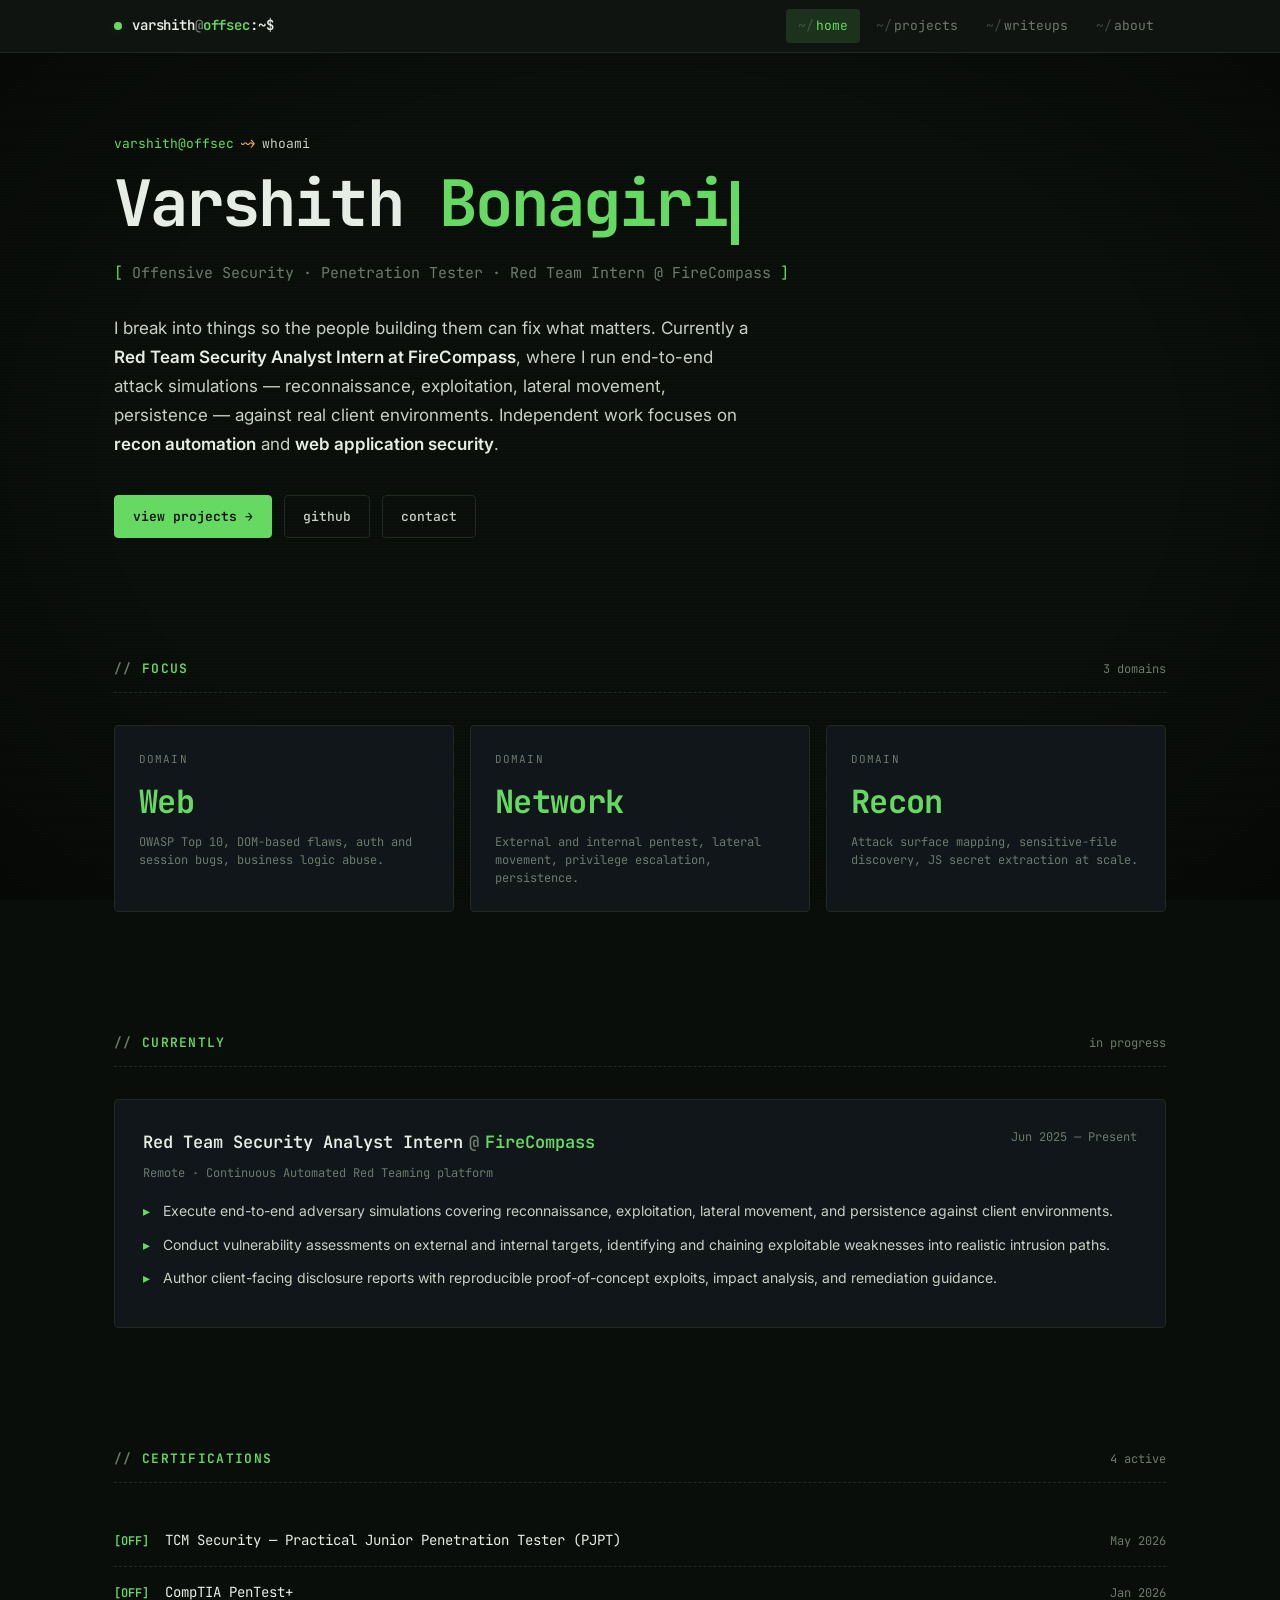
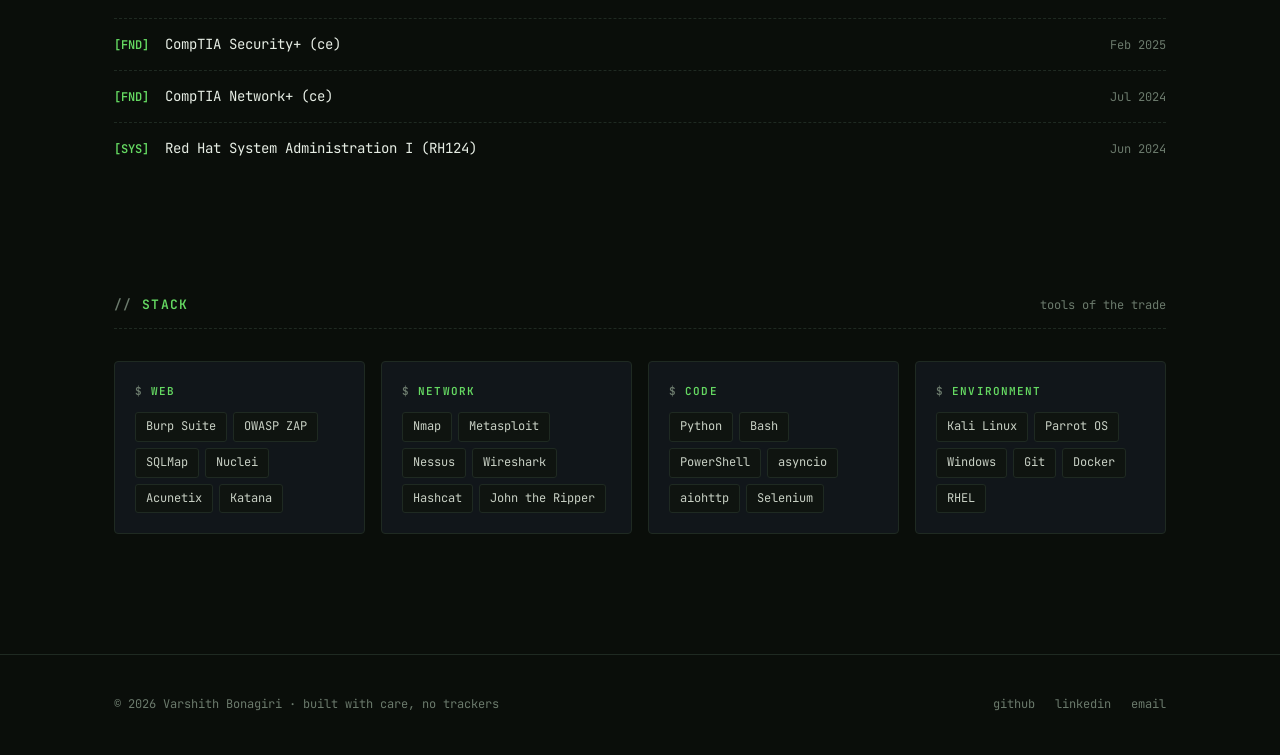
==== index.html @ dd5ee474 "initial portfolio" ====
<!DOCTYPE html>
<html lang="en">
<head>
  <meta charset="UTF-8">
  <meta name="viewport" content="width=device-width, initial-scale=1.0">
  <title>Varshith Bonagiri — Offensive Security</title>
  <meta name="description" content="Varshith Bonagiri — Penetration tester and offensive security engineer. Red team intern at FireCompass. Author of Mega-Finder.">
  <meta name="theme-color" content="#0a0e0a">
  <link rel="preconnect" href="https://fonts.googleapis.com">
  <link rel="preconnect" href="https://fonts.gstatic.com" crossorigin>
  <link rel="stylesheet" href="assets/style.css">
  <link rel="icon" type="image/svg+xml" href="data:image/svg+xml,%3Csvg xmlns='http://www.w3.org/2000/svg' viewBox='0 0 32 32'%3E%3Crect width='32' height='32' fill='%230a0e0a'/%3E%3Ctext x='16' y='22' font-family='monospace' font-weight='700' font-size='18' fill='%2365d962' text-anchor='middle'%3E%26gt;_%3C/text%3E%3C/svg%3E">
</head>
<body>

<!-- ============== TOP NAV ============== -->
<header class="topbar">
  <div class="topbar-inner">
    <a class="brand" href="index.html">
      <span class="brand-dot"></span>
      <span class="brand-name">varshith<span class="at">@</span><span class="host">offsec</span>:~$</span>
    </a>
    <nav class="nav">
      <a href="index.html" class="active">home</a>
      <a href="projects.html">projects</a>
      <a href="writeups.html">writeups</a>
      <a href="about.html">about</a>
    </nav>
  </div>
</header>

<main class="container">

  <!-- ============== HERO ============== -->
  <section class="hero">
    <div class="prompt-line">
      <span class="user">varshith@offsec</span>
      <span class="arrow">~&gt;</span>
      <span class="cmd">whoami</span>
    </div>
    <h1>Varshith <span class="accent">Bonagiri</span><span class="cursor"></span></h1>
    <div class="hero-role">
      <span class="bracket">[</span> Offensive Security &middot; Penetration Tester &middot; Red Team Intern @ FireCompass <span class="bracket">]</span>
    </div>
    <p class="hero-description">
      I break into things so the people building them can fix what matters. Currently a <strong>Red Team Security Analyst Intern at FireCompass</strong>, where I run end-to-end attack simulations &mdash; reconnaissance, exploitation, lateral movement, persistence &mdash; against real client environments.
      Independent work focuses on <strong>recon automation</strong> and <strong>web application security</strong>.
    </p>
    <div class="hero-cta">
      <a href="projects.html" class="btn primary">view projects <span class="arrow-right">→</span></a>
      <a href="https://github.com/Varshith9030" class="btn" target="_blank" rel="noopener">github</a>
      <a href="mailto:bonagirivarshith@gmail.com" class="btn">contact</a>
    </div>
  </section>

  <!-- ============== HIGHLIGHTS ============== -->
  <section>
    <div class="section-header">
      <span class="section-title">focus</span>
      <span class="section-meta">3 domains</span>
    </div>
    <div class="grid-3">
      <div class="card">
        <div class="card-label">Domain</div>
        <div class="card-value">Web</div>
        <div class="card-detail">OWASP Top 10, DOM-based flaws, auth and session bugs, business logic abuse.</div>
      </div>
      <div class="card">
        <div class="card-label">Domain</div>
        <div class="card-value">Network</div>
        <div class="card-detail">External and internal pentest, lateral movement, privilege escalation, persistence.</div>
      </div>
      <div class="card">
        <div class="card-label">Domain</div>
        <div class="card-value">Recon</div>
        <div class="card-detail">Attack surface mapping, sensitive-file discovery, JS secret extraction at scale.</div>
      </div>
    </div>
  </section>

  <!-- ============== CURRENT EXPERIENCE ============== -->
  <section>
    <div class="section-header">
      <span class="section-title">currently</span>
      <span class="section-meta">in progress</span>
    </div>
    <div class="experience-block">
      <div class="exp-header">
        <h3 class="exp-role">Red Team Security Analyst Intern<span class="at">@</span><span class="company">FireCompass</span></h3>
        <span class="exp-period">Jun 2025 — Present</span>
      </div>
      <div class="exp-location">Remote &middot; Continuous Automated Red Teaming platform</div>
      <ul class="exp-list">
        <li>Execute end-to-end adversary simulations covering reconnaissance, exploitation, lateral movement, and persistence against client environments.</li>
        <li>Conduct vulnerability assessments on external and internal targets, identifying and chaining exploitable weaknesses into realistic intrusion paths.</li>
        <li>Author client-facing disclosure reports with reproducible proof-of-concept exploits, impact analysis, and remediation guidance.</li>
      </ul>
    </div>
  </section>

  <!-- ============== CERTIFICATIONS ============== -->
  <section>
    <div class="section-header">
      <span class="section-title">certifications</span>
      <span class="section-meta">4 active</span>
    </div>
    <ul class="cert-list">
      <li class="cert-item">
        <span class="cert-marker">[OFF]</span>
        <span class="cert-name">TCM Security &mdash; Practical Junior Penetration Tester (PJPT)</span>
        <span class="cert-date">May 2026</span>
      </li>
      <li class="cert-item">
        <span class="cert-marker">[OFF]</span>
        <span class="cert-name">CompTIA PenTest+</span>
        <span class="cert-date">Jan 2026</span>
      </li>
      <li class="cert-item">
        <span class="cert-marker">[FND]</span>
        <span class="cert-name">CompTIA Security+ (ce)</span>
        <span class="cert-date">Feb 2025</span>
      </li>
      <li class="cert-item">
        <span class="cert-marker">[FND]</span>
        <span class="cert-name">CompTIA Network+ (ce)</span>
        <span class="cert-date">Jul 2024</span>
      </li>
      <li class="cert-item">
        <span class="cert-marker">[SYS]</span>
        <span class="cert-name">Red Hat System Administration I (RH124)</span>
        <span class="cert-date">Jun 2024</span>
      </li>
    </ul>
  </section>

  <!-- ============== STACK ============== -->
  <section>
    <div class="section-header">
      <span class="section-title">stack</span>
      <span class="section-meta">tools of the trade</span>
    </div>
    <div class="stack">
      <div class="stack-group">
        <h3>web</h3>
        <ul class="stack-list">
          <li>Burp Suite</li><li>OWASP ZAP</li><li>SQLMap</li><li>Nuclei</li><li>Acunetix</li><li>Katana</li>
        </ul>
      </div>
      <div class="stack-group">
        <h3>network</h3>
        <ul class="stack-list">
          <li>Nmap</li><li>Metasploit</li><li>Nessus</li><li>Wireshark</li><li>Hashcat</li><li>John the Ripper</li>
        </ul>
      </div>
      <div class="stack-group">
        <h3>code</h3>
        <ul class="stack-list">
          <li>Python</li><li>Bash</li><li>PowerShell</li><li>asyncio</li><li>aiohttp</li><li>Selenium</li>
        </ul>
      </div>
      <div class="stack-group">
        <h3>environment</h3>
        <ul class="stack-list">
          <li>Kali Linux</li><li>Parrot OS</li><li>Windows</li><li>Git</li><li>Docker</li><li>RHEL</li>
        </ul>
      </div>
    </div>
  </section>

</main>

<!-- ============== FOOTER ============== -->
<footer>
  <div class="footer-inner">
    <span>&copy; 2026 Varshith Bonagiri &middot; built with care, no trackers</span>
    <div class="footer-links">
      <a href="https://github.com/Varshith9030" target="_blank" rel="noopener">github</a>
      <a href="https://www.linkedin.com/in/varshithbonagiri/" target="_blank" rel="noopener">linkedin</a>
      <a href="mailto:bonagirivarshith@gmail.com">email</a>
    </div>
  </div>
</footer>

</body>
</html>
---- assets/style.css ----
/* ============================================================
   varshith.tech — portfolio styles
   terminal/hacker aesthetic, but refined
   ============================================================ */

@import url('https://fonts.googleapis.com/css2?family=JetBrains+Mono:wght@300;400;500;600;700;800&family=Inter:wght@400;500;600;700&display=swap');

:root {
  /* palette: muted phosphor green on near-black, with strategic accents */
  --bg: #0a0e0a;
  --bg-elevated: #0f1410;
  --bg-card: #11161a;
  --border: #1f2a22;
  --border-hover: #2d4a32;

  --text: #c8d0c4;
  --text-dim: #6b7a6c;
  --text-bright: #e6ede4;

  --accent: #65d962;       /* phosphor green */
  --accent-dim: #3a8a3a;
  --accent-glow: rgba(101, 217, 98, 0.15);
  --amber: #ffb454;        /* secondary accent for warnings/highlights */
  --red: #ff6b6b;          /* for "vulnerability" semantic */
  --cyan: #5fb3d4;         /* for tags/meta */

  --font-mono: 'JetBrains Mono', 'Fira Code', 'SF Mono', Consolas, monospace;
  --font-sans: 'Inter', system-ui, sans-serif;

  --content-width: 1100px;
  --radius: 4px;
}

* { box-sizing: border-box; margin: 0; padding: 0; }

html {
  scroll-behavior: smooth;
  background: var(--bg);
}

body {
  font-family: var(--font-mono);
  background: var(--bg);
  color: var(--text);
  font-size: 14px;
  line-height: 1.65;
  min-height: 100vh;
  overflow-x: hidden;
  position: relative;
}

/* subtle scanline atmosphere — barely visible, sets the tone */
body::before {
  content: '';
  position: fixed;
  inset: 0;
  background-image: repeating-linear-gradient(
    0deg,
    rgba(101, 217, 98, 0.02) 0px,
    rgba(101, 217, 98, 0.02) 1px,
    transparent 1px,
    transparent 3px
  );
  pointer-events: none;
  z-index: 1;
}

/* soft vignette */
body::after {
  content: '';
  position: fixed;
  inset: 0;
  background: radial-gradient(
    ellipse at center,
    transparent 0%,
    transparent 60%,
    rgba(0, 0, 0, 0.4) 100%
  );
  pointer-events: none;
  z-index: 1;
}

::selection {
  background: var(--accent);
  color: var(--bg);
}

/* ============================================================
   layout primitives
   ============================================================ */

.container {
  max-width: var(--content-width);
  margin: 0 auto;
  padding: 0 24px;
  position: relative;
  z-index: 2;
}

/* ============================================================
   top nav — terminal tab bar style
   ============================================================ */

.topbar {
  border-bottom: 1px solid var(--border);
  background: var(--bg-elevated);
  position: sticky;
  top: 0;
  z-index: 100;
  backdrop-filter: blur(8px);
  -webkit-backdrop-filter: blur(8px);
}

.topbar-inner {
  max-width: var(--content-width);
  margin: 0 auto;
  padding: 0 24px;
  display: flex;
  align-items: center;
  justify-content: space-between;
  height: 52px;
  gap: 32px;
}

.brand {
  display: flex;
  align-items: center;
  gap: 10px;
  text-decoration: none;
  color: var(--text-bright);
  font-weight: 600;
  letter-spacing: -0.01em;
}

.brand-dot {
  width: 8px;
  height: 8px;
  background: var(--accent);
  border-radius: 50%;
  box-shadow: 0 0 8px var(--accent-glow);
  animation: pulse 2.4s ease-in-out infinite;
}

@keyframes pulse {
  0%, 100% { opacity: 1; box-shadow: 0 0 8px var(--accent-glow); }
  50% { opacity: 0.5; box-shadow: 0 0 4px var(--accent-glow); }
}

.brand-name { font-family: var(--font-mono); font-size: 14px; }
.brand-name .at { color: var(--text-dim); }
.brand-name .host { color: var(--accent); }

.nav {
  display: flex;
  gap: 4px;
  align-items: center;
}

.nav a {
  color: var(--text-dim);
  text-decoration: none;
  font-size: 13px;
  padding: 6px 12px;
  border-radius: var(--radius);
  transition: color 0.15s, background 0.15s;
  font-family: var(--font-mono);
}

.nav a:hover {
  color: var(--text-bright);
  background: rgba(255, 255, 255, 0.03);
}

.nav a.active {
  color: var(--accent);
  background: var(--accent-glow);
}

.nav a::before { content: '~/'; color: var(--text-dim); opacity: 0.5; margin-right: 2px; }

/* ============================================================
   hero (home page)
   ============================================================ */

.hero {
  padding: 80px 0 60px;
  position: relative;
}

.prompt-line {
  color: var(--text-dim);
  font-size: 13px;
  margin-bottom: 8px;
  display: flex;
  align-items: center;
  gap: 6px;
}

.prompt-line .user { color: var(--accent); }
.prompt-line .arrow { color: var(--amber); }
.prompt-line .cmd { color: var(--text); }

.hero h1 {
  font-family: var(--font-mono);
  font-size: clamp(38px, 5.5vw, 64px);
  font-weight: 700;
  letter-spacing: -0.03em;
  color: var(--text-bright);
  margin: 16px 0;
  line-height: 1.05;
}

.hero h1 .accent { color: var(--accent); }

.hero-role {
  font-family: var(--font-mono);
  color: var(--text-dim);
  font-size: 15px;
  margin-bottom: 28px;
}

.hero-role .bracket { color: var(--accent); }

.hero-description {
  font-family: var(--font-sans);
  font-size: 17px;
  line-height: 1.7;
  color: var(--text);
  max-width: 640px;
  margin-bottom: 36px;
}

.hero-description strong {
  color: var(--text-bright);
  font-weight: 600;
}

.hero-cta {
  display: flex;
  gap: 12px;
  flex-wrap: wrap;
}

.btn {
  font-family: var(--font-mono);
  font-size: 13px;
  font-weight: 500;
  padding: 10px 18px;
  border-radius: var(--radius);
  text-decoration: none;
  border: 1px solid var(--border);
  background: transparent;
  color: var(--text);
  transition: all 0.15s ease;
  display: inline-flex;
  align-items: center;
  gap: 8px;
  cursor: pointer;
}

.btn:hover {
  border-color: var(--accent);
  color: var(--accent);
  background: var(--accent-glow);
}

.btn.primary {
  background: var(--accent);
  color: var(--bg);
  border-color: var(--accent);
  font-weight: 600;
}

.btn.primary:hover {
  background: var(--text-bright);
  border-color: var(--text-bright);
  color: var(--bg);
}

.btn .arrow-right { transition: transform 0.15s; }
.btn:hover .arrow-right { transform: translateX(3px); }

/* ============================================================
   sections
   ============================================================ */

section {
  padding: 60px 0;
  position: relative;
}

.section-header {
  display: flex;
  align-items: baseline;
  justify-content: space-between;
  margin-bottom: 32px;
  border-bottom: 1px dashed var(--border);
  padding-bottom: 12px;
}

.section-title {
  font-family: var(--font-mono);
  font-size: 13px;
  color: var(--accent);
  text-transform: uppercase;
  letter-spacing: 0.1em;
  font-weight: 600;
}

.section-title::before {
  content: '// ';
  color: var(--text-dim);
}

.section-meta {
  font-family: var(--font-mono);
  font-size: 12px;
  color: var(--text-dim);
}

/* ============================================================
   highlight cards (used on home for quick-stats / focus areas)
   ============================================================ */

.grid-3 {
  display: grid;
  grid-template-columns: repeat(3, 1fr);
  gap: 16px;
}

@media (max-width: 768px) {
  .grid-3 { grid-template-columns: 1fr; }
}

.card {
  background: var(--bg-card);
  border: 1px solid var(--border);
  border-radius: var(--radius);
  padding: 24px;
  transition: border-color 0.2s, transform 0.2s;
  position: relative;
  overflow: hidden;
}

.card::before {
  content: '';
  position: absolute;
  top: 0; left: 0;
  width: 100%;
  height: 1px;
  background: linear-gradient(90deg, transparent, var(--accent), transparent);
  opacity: 0;
  transition: opacity 0.3s;
}

.card:hover {
  border-color: var(--border-hover);
}

.card:hover::before { opacity: 0.6; }

.card-label {
  font-size: 11px;
  color: var(--text-dim);
  text-transform: uppercase;
  letter-spacing: 0.1em;
  margin-bottom: 8px;
}

.card-value {
  font-family: var(--font-mono);
  font-size: 32px;
  font-weight: 700;
  color: var(--accent);
  margin-bottom: 4px;
  letter-spacing: -0.02em;
}

.card-detail {
  font-size: 12px;
  color: var(--text-dim);
  line-height: 1.5;
}

/* ============================================================
   project list — detailed cards
   ============================================================ */

.project {
  background: var(--bg-card);
  border: 1px solid var(--border);
  border-radius: var(--radius);
  padding: 28px;
  margin-bottom: 20px;
  transition: border-color 0.2s;
  position: relative;
}

.project:hover { border-color: var(--border-hover); }

.project-header {
  display: flex;
  align-items: flex-start;
  justify-content: space-between;
  gap: 24px;
  margin-bottom: 12px;
  flex-wrap: wrap;
}

.project-title {
  font-family: var(--font-mono);
  font-size: 18px;
  color: var(--text-bright);
  font-weight: 600;
  margin: 0;
  letter-spacing: -0.01em;
}

.project-title .slash {
  color: var(--accent);
  margin: 0 6px;
}

.project-meta {
  font-family: var(--font-mono);
  font-size: 12px;
  color: var(--text-dim);
  white-space: nowrap;
}

.project-tags {
  display: flex;
  flex-wrap: wrap;
  gap: 6px;
  margin: 14px 0 16px;
}

.tag {
  font-family: var(--font-mono);
  font-size: 11px;
  color: var(--cyan);
  background: rgba(95, 179, 212, 0.08);
  border: 1px solid rgba(95, 179, 212, 0.2);
  padding: 3px 8px;
  border-radius: 3px;
}

.project-summary {
  font-family: var(--font-sans);
  color: var(--text);
  line-height: 1.65;
  margin-bottom: 16px;
}

.project-detections {
  background: rgba(101, 217, 98, 0.03);
  border-left: 2px solid var(--accent-dim);
  padding: 14px 16px;
  margin: 16px 0;
  font-size: 12px;
  color: var(--text);
}

.project-detections strong {
  color: var(--accent);
  display: block;
  margin-bottom: 6px;
  font-weight: 600;
  text-transform: uppercase;
  letter-spacing: 0.08em;
  font-size: 11px;
}

.project-links {
  display: flex;
  gap: 16px;
  margin-top: 16px;
  padding-top: 16px;
  border-top: 1px dashed var(--border);
}

.project-links a {
  color: var(--text-dim);
  font-size: 12px;
  text-decoration: none;
  display: inline-flex;
  align-items: center;
  gap: 6px;
  transition: color 0.15s;
}

.project-links a:hover { color: var(--accent); }

.project-links a::before {
  content: '→';
  color: var(--accent);
}

/* ============================================================
   skills / stack grid
   ============================================================ */

.stack {
  display: grid;
  grid-template-columns: repeat(auto-fit, minmax(240px, 1fr));
  gap: 16px;
}

.stack-group {
  background: var(--bg-card);
  border: 1px solid var(--border);
  border-radius: var(--radius);
  padding: 20px;
}

.stack-group h3 {
  font-family: var(--font-mono);
  font-size: 11px;
  color: var(--accent);
  text-transform: uppercase;
  letter-spacing: 0.1em;
  margin-bottom: 12px;
  font-weight: 600;
}

.stack-group h3::before {
  content: '$ ';
  color: var(--text-dim);
}

.stack-list {
  list-style: none;
  display: flex;
  flex-wrap: wrap;
  gap: 6px;
}

.stack-list li {
  font-family: var(--font-mono);
  font-size: 12px;
  color: var(--text);
  background: var(--bg-elevated);
  border: 1px solid var(--border);
  padding: 4px 10px;
  border-radius: 3px;
}

/* ============================================================
   certs / timeline
   ============================================================ */

.cert-list {
  list-style: none;
}

.cert-item {
  display: grid;
  grid-template-columns: auto 1fr auto;
  gap: 16px;
  align-items: baseline;
  padding: 14px 0;
  border-bottom: 1px dashed var(--border);
}

.cert-item:last-child { border-bottom: none; }

.cert-marker {
  color: var(--accent);
  font-family: var(--font-mono);
  font-weight: 600;
  font-size: 12px;
}

.cert-name {
  font-family: var(--font-mono);
  color: var(--text-bright);
  font-size: 14px;
}

.cert-date {
  font-family: var(--font-mono);
  color: var(--text-dim);
  font-size: 12px;
  white-space: nowrap;
}

/* ============================================================
   experience block
   ============================================================ */

.experience-block {
  background: var(--bg-card);
  border: 1px solid var(--border);
  border-radius: var(--radius);
  padding: 28px;
}

.exp-header {
  display: flex;
  align-items: flex-start;
  justify-content: space-between;
  gap: 24px;
  margin-bottom: 8px;
  flex-wrap: wrap;
}

.exp-role {
  font-family: var(--font-mono);
  font-size: 17px;
  color: var(--text-bright);
  font-weight: 600;
  margin: 0;
}

.exp-role .at { color: var(--text-dim); margin: 0 6px; }
.exp-role .company { color: var(--accent); }

.exp-period {
  font-family: var(--font-mono);
  font-size: 12px;
  color: var(--text-dim);
}

.exp-location {
  font-family: var(--font-mono);
  font-size: 12px;
  color: var(--text-dim);
  margin-bottom: 16px;
}

.exp-list {
  list-style: none;
  margin-top: 16px;
}

.exp-list li {
  position: relative;
  padding-left: 20px;
  margin-bottom: 10px;
  font-family: var(--font-sans);
  font-size: 14px;
  line-height: 1.65;
}

.exp-list li::before {
  content: '▸';
  position: absolute;
  left: 0;
  color: var(--accent);
}

/* ============================================================
   contact / footer
   ============================================================ */

footer {
  border-top: 1px solid var(--border);
  padding: 40px 0;
  margin-top: 60px;
  position: relative;
  z-index: 2;
}

.footer-inner {
  max-width: var(--content-width);
  margin: 0 auto;
  padding: 0 24px;
  display: flex;
  justify-content: space-between;
  align-items: center;
  flex-wrap: wrap;
  gap: 16px;
  font-family: var(--font-mono);
  font-size: 12px;
  color: var(--text-dim);
}

.footer-links {
  display: flex;
  gap: 20px;
}

.footer-links a {
  color: var(--text-dim);
  text-decoration: none;
  transition: color 0.15s;
}

.footer-links a:hover { color: var(--accent); }

/* terminal cursor (used on hero) */
.cursor {
  display: inline-block;
  width: 8px;
  height: 1em;
  background: var(--accent);
  vertical-align: text-bottom;
  margin-left: 4px;
  animation: blink 1.1s steps(2, start) infinite;
}

@keyframes blink {
  to { background: transparent; }
}

/* ============================================================
   page header (used on inner pages)
   ============================================================ */

.page-header {
  padding: 60px 0 30px;
}

.page-header h1 {
  font-family: var(--font-mono);
  font-size: clamp(28px, 4vw, 42px);
  color: var(--text-bright);
  font-weight: 700;
  letter-spacing: -0.02em;
  margin: 12px 0 8px;
}

.page-header h1 .accent { color: var(--accent); }

.page-header p {
  font-family: var(--font-sans);
  color: var(--text-dim);
  font-size: 16px;
  max-width: 640px;
}

/* ============================================================
   writeups list
   ============================================================ */

.writeup-empty {
  background: var(--bg-card);
  border: 1px dashed var(--border);
  border-radius: var(--radius);
  padding: 40px;
  text-align: center;
  color: var(--text-dim);
  font-family: var(--font-mono);
  font-size: 14px;
}

.writeup-empty .label {
  display: inline-block;
  margin-bottom: 12px;
  color: var(--amber);
  font-size: 12px;
  text-transform: uppercase;
  letter-spacing: 0.1em;
}

.writeup-empty .note {
  margin-top: 16px;
  font-size: 12px;
  color: var(--text-dim);
  font-style: italic;
}

/* ============================================================
   about page extras
   ============================================================ */

.about-grid {
  display: grid;
  grid-template-columns: 1fr 1fr;
  gap: 60px;
  margin-top: 40px;
}

@media (max-width: 768px) {
  .about-grid { grid-template-columns: 1fr; gap: 40px; }
}

.about-prose {
  font-family: var(--font-sans);
  font-size: 15px;
  line-height: 1.75;
  color: var(--text);
}

.about-prose p { margin-bottom: 16px; }
.about-prose p strong { color: var(--text-bright); font-weight: 600; }

.about-prose a {
  color: var(--accent);
  text-decoration: none;
  border-bottom: 1px dashed var(--accent-dim);
}

.about-prose a:hover { border-bottom-style: solid; }

/* ============================================================
   fade-in animation on page load
   ============================================================ */

main > * {
  opacity: 0;
  animation: fadeUp 0.5s ease forwards;
}

main > *:nth-child(1) { animation-delay: 0.05s; }
main > *:nth-child(2) { animation-delay: 0.15s; }
main > *:nth-child(3) { animation-delay: 0.25s; }
main > *:nth-child(4) { animation-delay: 0.35s; }
main > *:nth-child(5) { animation-delay: 0.45s; }

@keyframes fadeUp {
  from { opacity: 0; transform: translateY(8px); }
  to { opacity: 1; transform: translateY(0); }
}

/* ============================================================
   mobile tweaks
   ============================================================ */

@media (max-width: 640px) {
  .topbar-inner { height: 48px; gap: 12px; }
  .nav { gap: 0; }
  .nav a { padding: 6px 8px; font-size: 12px; }
  .brand-name { font-size: 12px; }
  .hero { padding: 50px 0 40px; }
  section { padding: 40px 0; }
  .project, .experience-block, .card { padding: 20px; }
  .project-header { flex-direction: column; gap: 4px; }
  .project-meta { margin-top: 4px; }
}
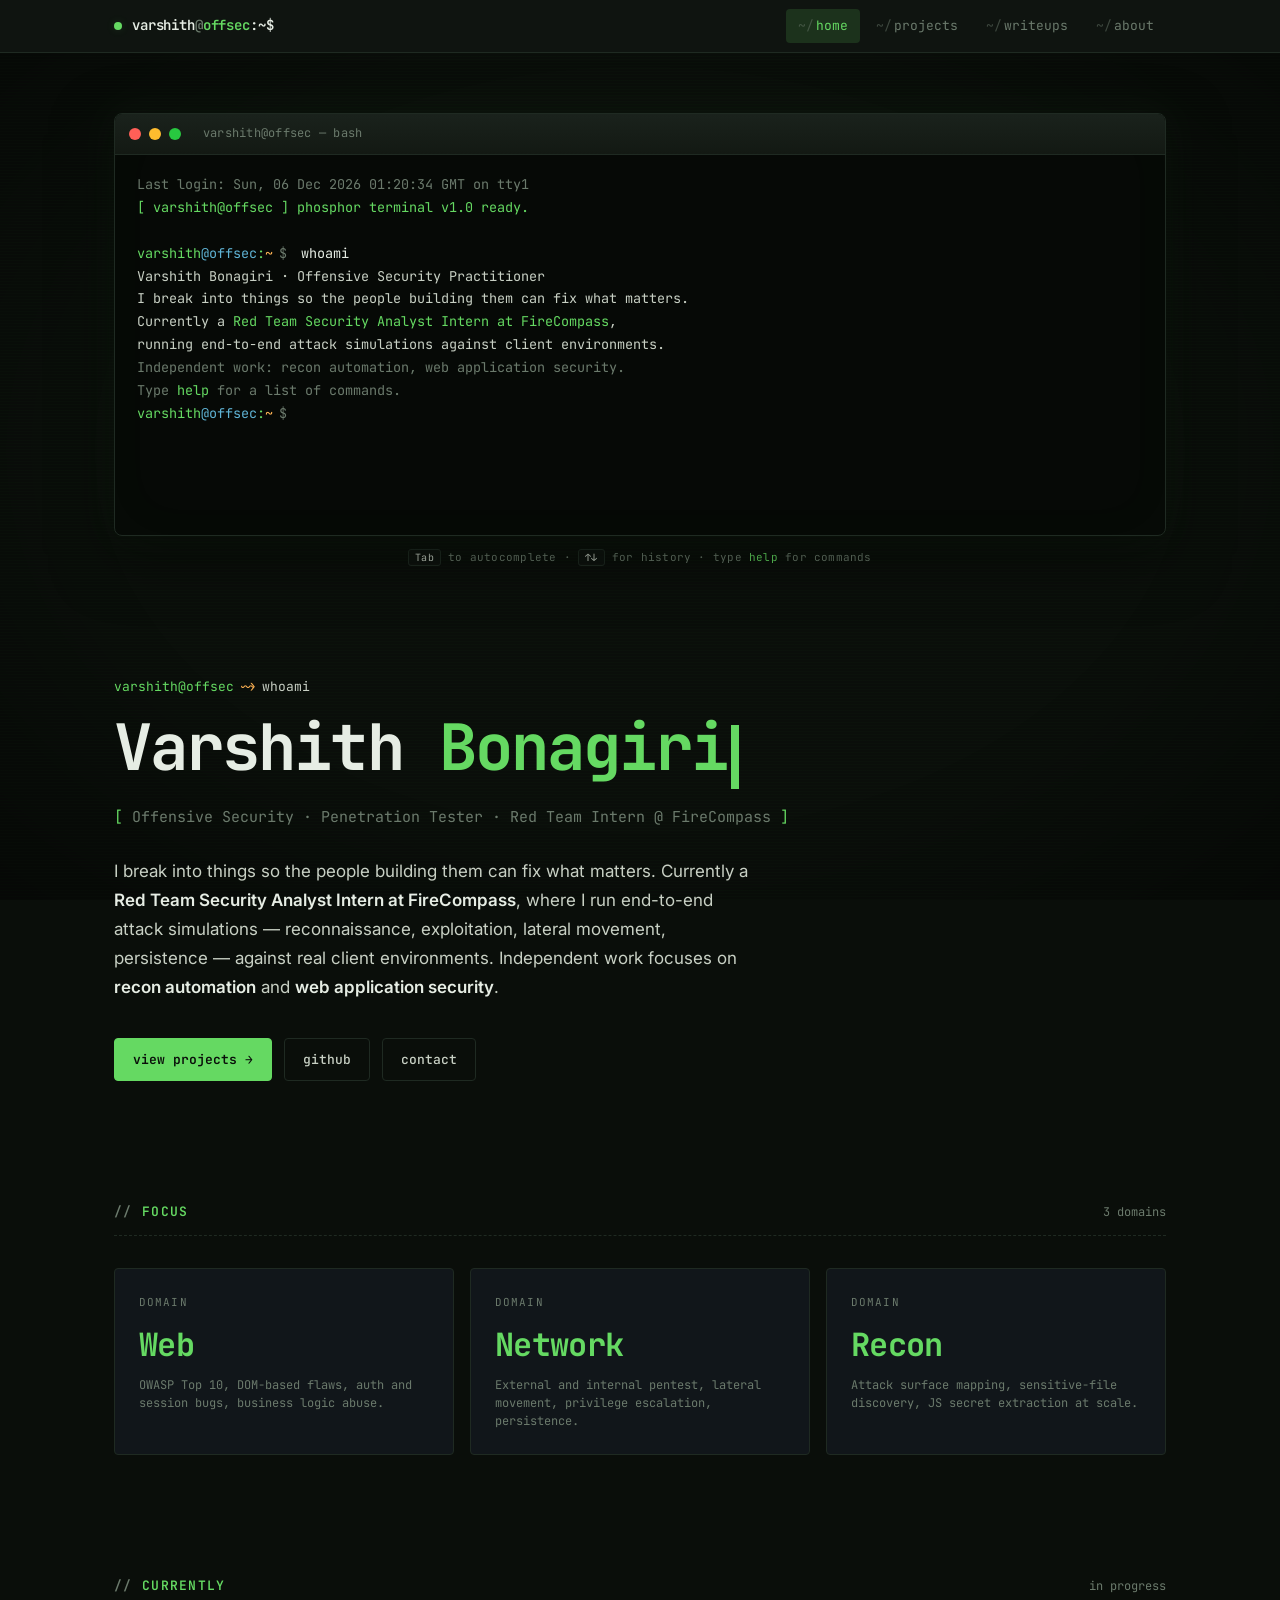
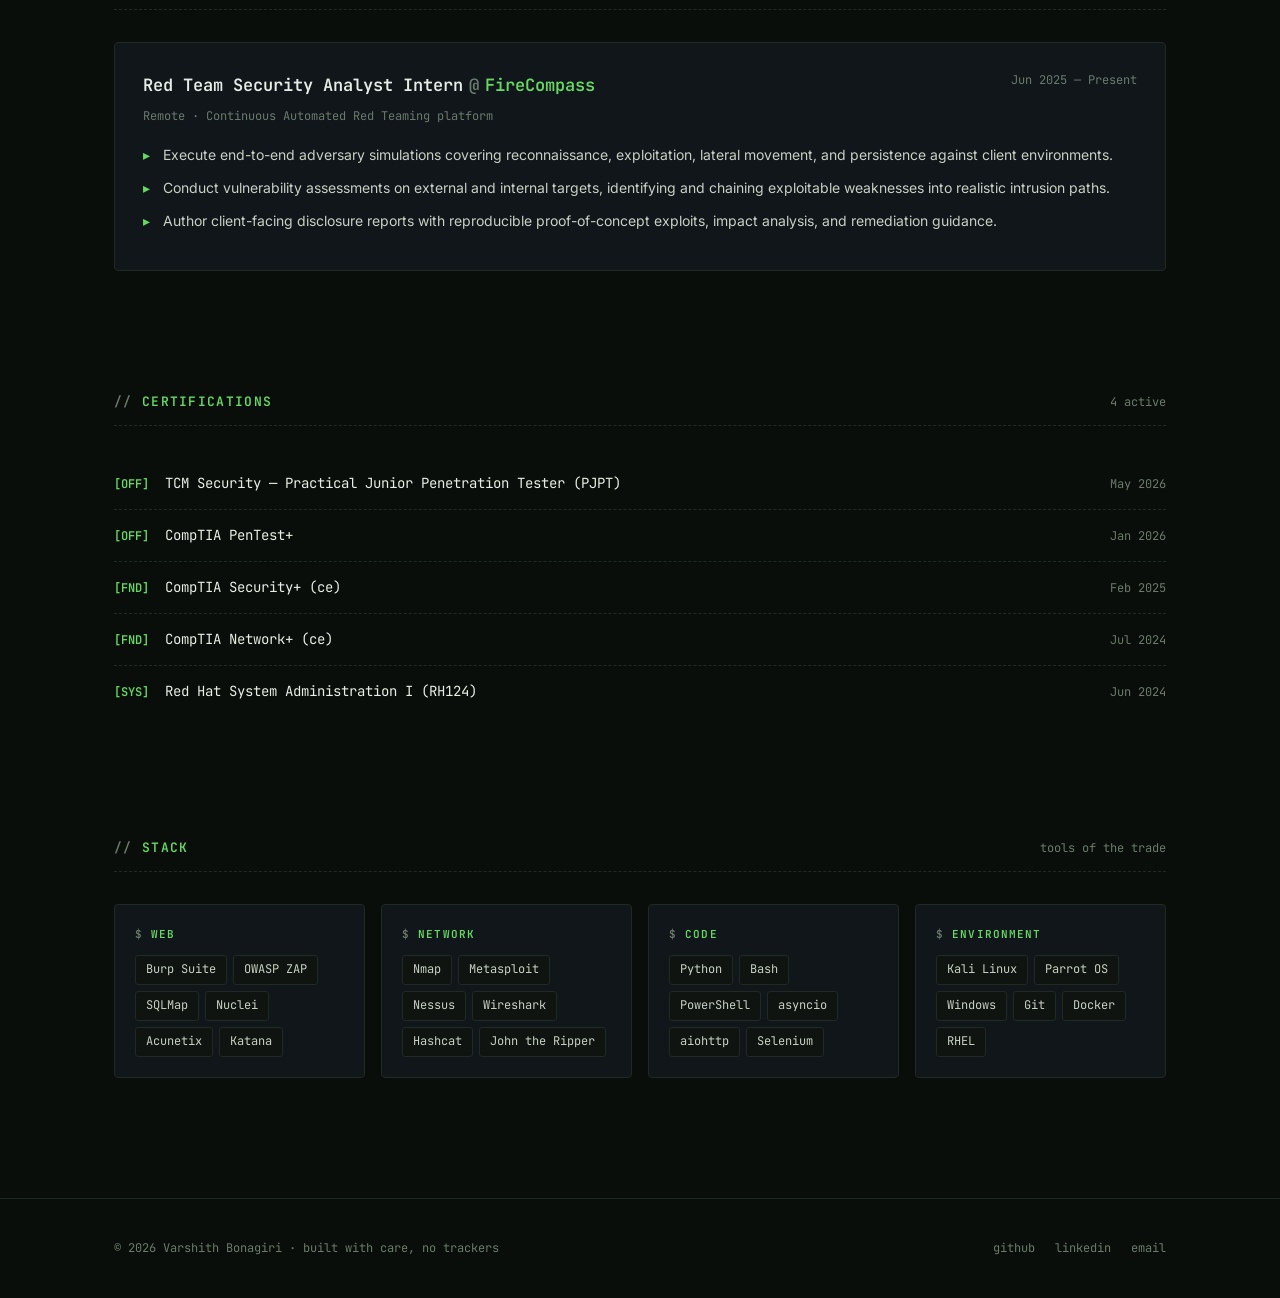
==== commit a5aab672: "add interactive terminal hero" ====
--- a/index.html
+++ b/index.html
@@ -31,7 +31,25 @@
 
 <main class="container">
 
-  <!-- ============== HERO ============== -->
+  <!-- ============== INTERACTIVE TERMINAL ============== -->
+  <section class="terminal-hero">
+    <div class="terminal" id="terminal" role="region" aria-label="Interactive terminal">
+      <div class="terminal-titlebar">
+        <span class="tt-dot tt-red"></span>
+        <span class="tt-dot tt-yellow"></span>
+        <span class="tt-dot tt-green"></span>
+        <span class="tt-title">varshith@offsec — bash</span>
+      </div>
+      <div class="terminal-body" id="terminal-body" tabindex="0">
+        <!-- streamed content gets injected here -->
+      </div>
+    </div>
+    <div class="terminal-hint">
+      <kbd>Tab</kbd> to autocomplete &middot; <kbd>↑↓</kbd> for history &middot; type <code>help</code> for commands
+    </div>
+  </section>
+
+  <!-- ============== STATIC HERO (fallback / accessible content) ============== -->
   <section class="hero">
     <div class="prompt-line">
       <span class="user">varshith@offsec</span>
@@ -181,5 +199,6 @@
   </div>
 </footer>
 
+<script src="assets/terminal.js" defer></script>
 </body>
 </html>
--- a/assets/style.css
+++ b/assets/style.css
@@ -828,3 +828,198 @@
   .project-header { flex-direction: column; gap: 4px; }
   .project-meta { margin-top: 4px; }
 }
+
+/* ============================================================
+   interactive terminal hero
+   ============================================================ */
+
+.terminal-hero {
+  padding: 60px 0 30px;
+  position: relative;
+}
+
+.terminal {
+  background: #060906;
+  border: 1px solid var(--border);
+  border-radius: 8px;
+  overflow: hidden;
+  box-shadow:
+    0 0 40px rgba(101, 217, 98, 0.05),
+    0 20px 60px rgba(0, 0, 0, 0.5),
+    inset 0 0 60px rgba(101, 217, 98, 0.02);
+  position: relative;
+}
+
+/* faint phosphor glow border on hover */
+.terminal:hover {
+  box-shadow:
+    0 0 50px rgba(101, 217, 98, 0.1),
+    0 20px 60px rgba(0, 0, 0, 0.5),
+    inset 0 0 60px rgba(101, 217, 98, 0.03);
+  border-color: var(--border-hover);
+}
+
+.terminal-titlebar {
+  background: linear-gradient(180deg, #1a221c 0%, #131913 100%);
+  border-bottom: 1px solid var(--border);
+  padding: 10px 14px;
+  display: flex;
+  align-items: center;
+  gap: 8px;
+  user-select: none;
+}
+
+.tt-dot {
+  width: 12px;
+  height: 12px;
+  border-radius: 50%;
+  display: inline-block;
+}
+.tt-red    { background: #ff5f57; }
+.tt-yellow { background: #febc2e; }
+.tt-green  { background: #28c840; }
+
+.tt-title {
+  margin-left: 14px;
+  font-family: var(--font-mono);
+  font-size: 12px;
+  color: var(--text-dim);
+  letter-spacing: 0.02em;
+}
+
+.terminal-body {
+  padding: 18px 22px;
+  font-family: var(--font-mono);
+  font-size: 13.5px;
+  color: var(--text);
+  line-height: 1.7;
+  min-height: 380px;
+  max-height: 520px;
+  overflow-y: auto;
+  scroll-behavior: smooth;
+  cursor: text;
+  outline: none;
+}
+
+.terminal-body::-webkit-scrollbar { width: 8px; }
+.terminal-body::-webkit-scrollbar-track { background: transparent; }
+.terminal-body::-webkit-scrollbar-thumb {
+  background: var(--border);
+  border-radius: 4px;
+}
+.terminal-body::-webkit-scrollbar-thumb:hover { background: var(--border-hover); }
+
+/* terminal text styling */
+.t-prompt {
+  color: var(--accent);
+  user-select: none;
+}
+.t-prompt .t-user  { color: var(--accent); }
+.t-prompt .t-host  { color: var(--cyan); }
+.t-prompt .t-path  { color: var(--amber); }
+.t-prompt .t-arrow { color: var(--text-dim); margin: 0 6px; }
+
+.t-cmd        { color: var(--text-bright); }
+.t-out        { color: var(--text); white-space: pre-wrap; }
+.t-out-dim    { color: var(--text-dim); }
+.t-out-accent { color: var(--accent); }
+.t-out-amber  { color: var(--amber); }
+.t-out-cyan   { color: var(--cyan); }
+.t-out-error  { color: var(--red); }
+.t-line       { margin: 0; padding: 0; }
+
+.t-link {
+  color: var(--cyan);
+  text-decoration: none;
+  border-bottom: 1px dashed currentColor;
+}
+.t-link:hover { color: var(--accent); }
+
+/* input line */
+.t-input-line {
+  display: flex;
+  align-items: baseline;
+  gap: 0;
+}
+
+.t-input {
+  flex: 1;
+  background: transparent;
+  border: none;
+  outline: none;
+  font-family: var(--font-mono);
+  font-size: 13.5px;
+  color: var(--text-bright);
+  caret-color: var(--accent);
+  padding: 0;
+  margin-left: 4px;
+}
+
+/* blinking cursor when input is not focused */
+.t-fake-cursor {
+  display: inline-block;
+  width: 8px;
+  height: 1em;
+  background: var(--accent);
+  vertical-align: text-bottom;
+  margin-left: 2px;
+  animation: blink 1.1s steps(2, start) infinite;
+}
+
+.terminal-hint {
+  text-align: center;
+  font-family: var(--font-mono);
+  font-size: 11px;
+  color: var(--text-dim);
+  margin-top: 12px;
+  letter-spacing: 0.02em;
+}
+
+.terminal-hint kbd {
+  background: var(--bg-elevated);
+  border: 1px solid var(--border);
+  border-radius: 3px;
+  padding: 1px 6px;
+  font-family: var(--font-mono);
+  font-size: 10px;
+  color: var(--text);
+}
+
+.terminal-hint code {
+  color: var(--accent);
+  font-family: var(--font-mono);
+}
+
+/* table-like output for skills/projects */
+.t-table {
+  display: grid;
+  grid-template-columns: max-content 1fr;
+  gap: 4px 16px;
+  margin: 4px 0 8px 16px;
+}
+
+.t-table .t-key {
+  color: var(--accent);
+  font-weight: 500;
+}
+
+.t-table .t-val {
+  color: var(--text);
+}
+
+/* mobile: smaller terminal */
+@media (max-width: 640px) {
+  .terminal-body {
+    font-size: 12px;
+    padding: 14px 14px;
+    min-height: 320px;
+    max-height: 440px;
+  }
+  .tt-title { display: none; }
+  .terminal-hint { font-size: 10px; }
+}
+
+/* respect reduced motion */
+@media (prefers-reduced-motion: reduce) {
+  .t-fake-cursor { animation: none; }
+}
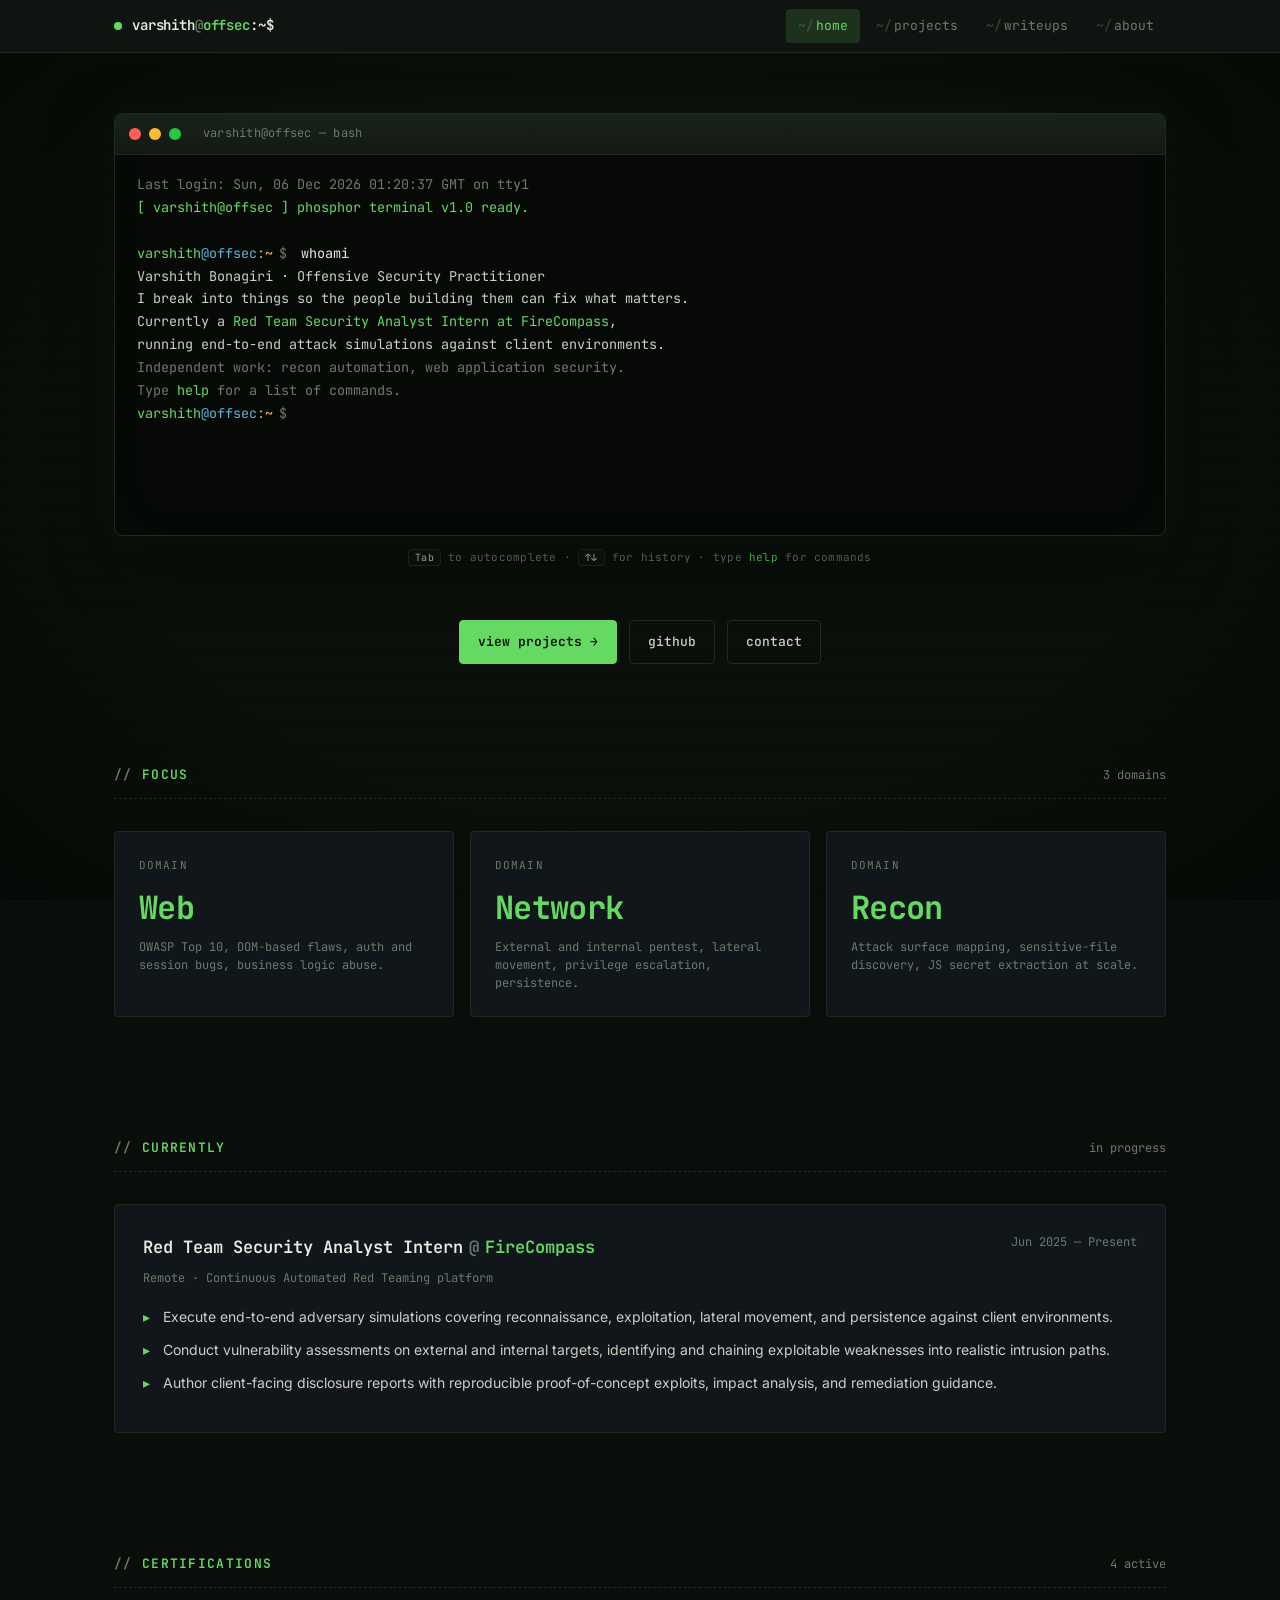
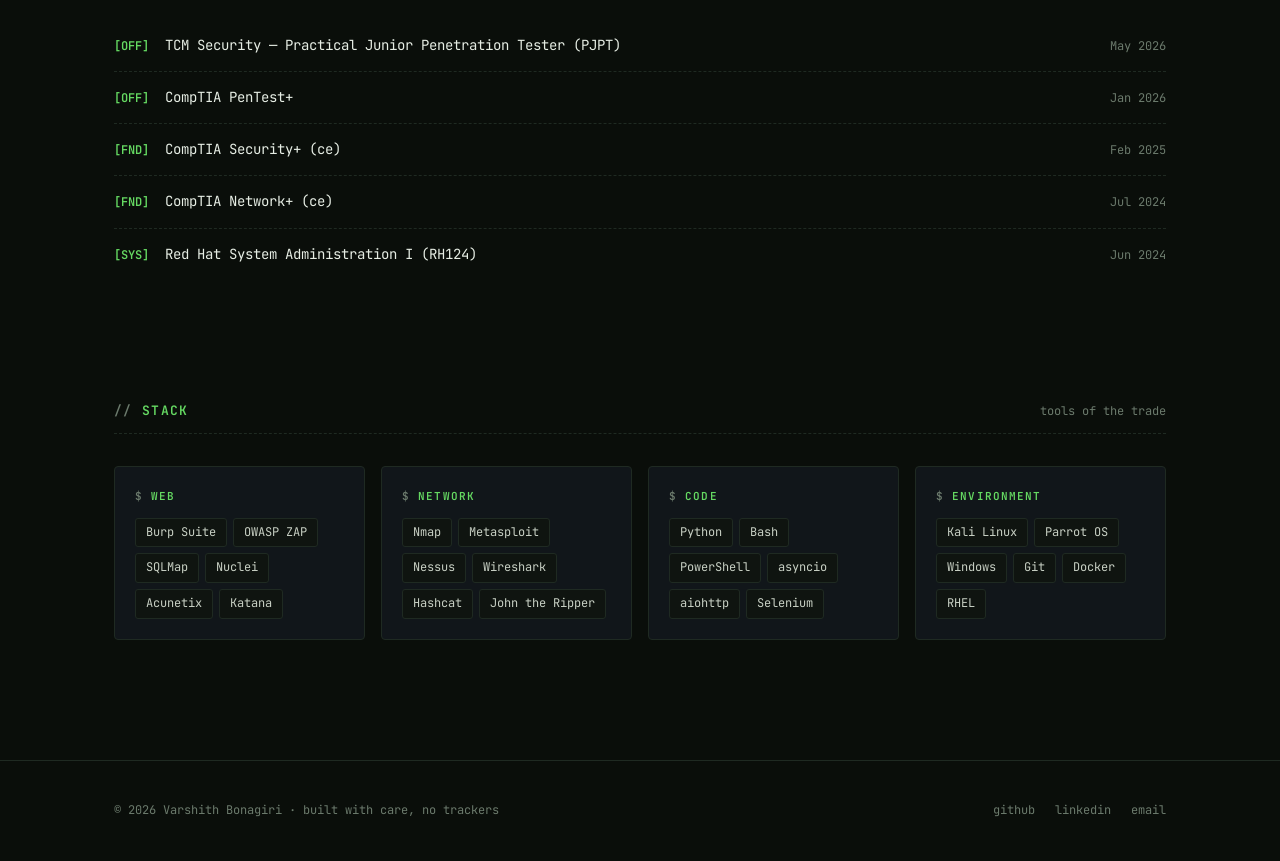
==== commit 9846539b: "remove duplicate static hero, keep terminal as sole hero" ====
--- a/index.html
+++ b/index.html
@@ -49,26 +49,11 @@
     </div>
   </section>
 
-  <!-- ============== STATIC HERO (fallback / accessible content) ============== -->
-  <section class="hero">
-    <div class="prompt-line">
-      <span class="user">varshith@offsec</span>
-      <span class="arrow">~&gt;</span>
-      <span class="cmd">whoami</span>
-    </div>
-    <h1>Varshith <span class="accent">Bonagiri</span><span class="cursor"></span></h1>
-    <div class="hero-role">
-      <span class="bracket">[</span> Offensive Security &middot; Penetration Tester &middot; Red Team Intern @ FireCompass <span class="bracket">]</span>
-    </div>
-    <p class="hero-description">
-      I break into things so the people building them can fix what matters. Currently a <strong>Red Team Security Analyst Intern at FireCompass</strong>, where I run end-to-end attack simulations &mdash; reconnaissance, exploitation, lateral movement, persistence &mdash; against real client environments.
-      Independent work focuses on <strong>recon automation</strong> and <strong>web application security</strong>.
-    </p>
-    <div class="hero-cta">
-      <a href="projects.html" class="btn primary">view projects <span class="arrow-right">→</span></a>
-      <a href="https://github.com/Varshith9030" class="btn" target="_blank" rel="noopener">github</a>
-      <a href="mailto:bonagirivarshith@gmail.com" class="btn">contact</a>
-    </div>
+  <!-- ============== QUICK ACTIONS ============== -->
+  <section class="quick-actions">
+    <a href="projects.html" class="btn primary">view projects <span class="arrow-right">→</span></a>
+    <a href="https://github.com/Varshith9030" class="btn" target="_blank" rel="noopener">github</a>
+    <a href="mailto:bonagirivarshith@gmail.com" class="btn">contact</a>
   </section>
 
   <!-- ============== HIGHLIGHTS ============== -->
--- a/assets/style.css
+++ b/assets/style.css
@@ -1023,3 +1023,12 @@
 @media (prefers-reduced-motion: reduce) {
   .t-fake-cursor { animation: none; }
 }
+
+/* quick action buttons under the terminal */
+.quick-actions {
+  display: flex;
+  gap: 12px;
+  justify-content: center;
+  flex-wrap: wrap;
+  padding: 24px 0 40px;
+}
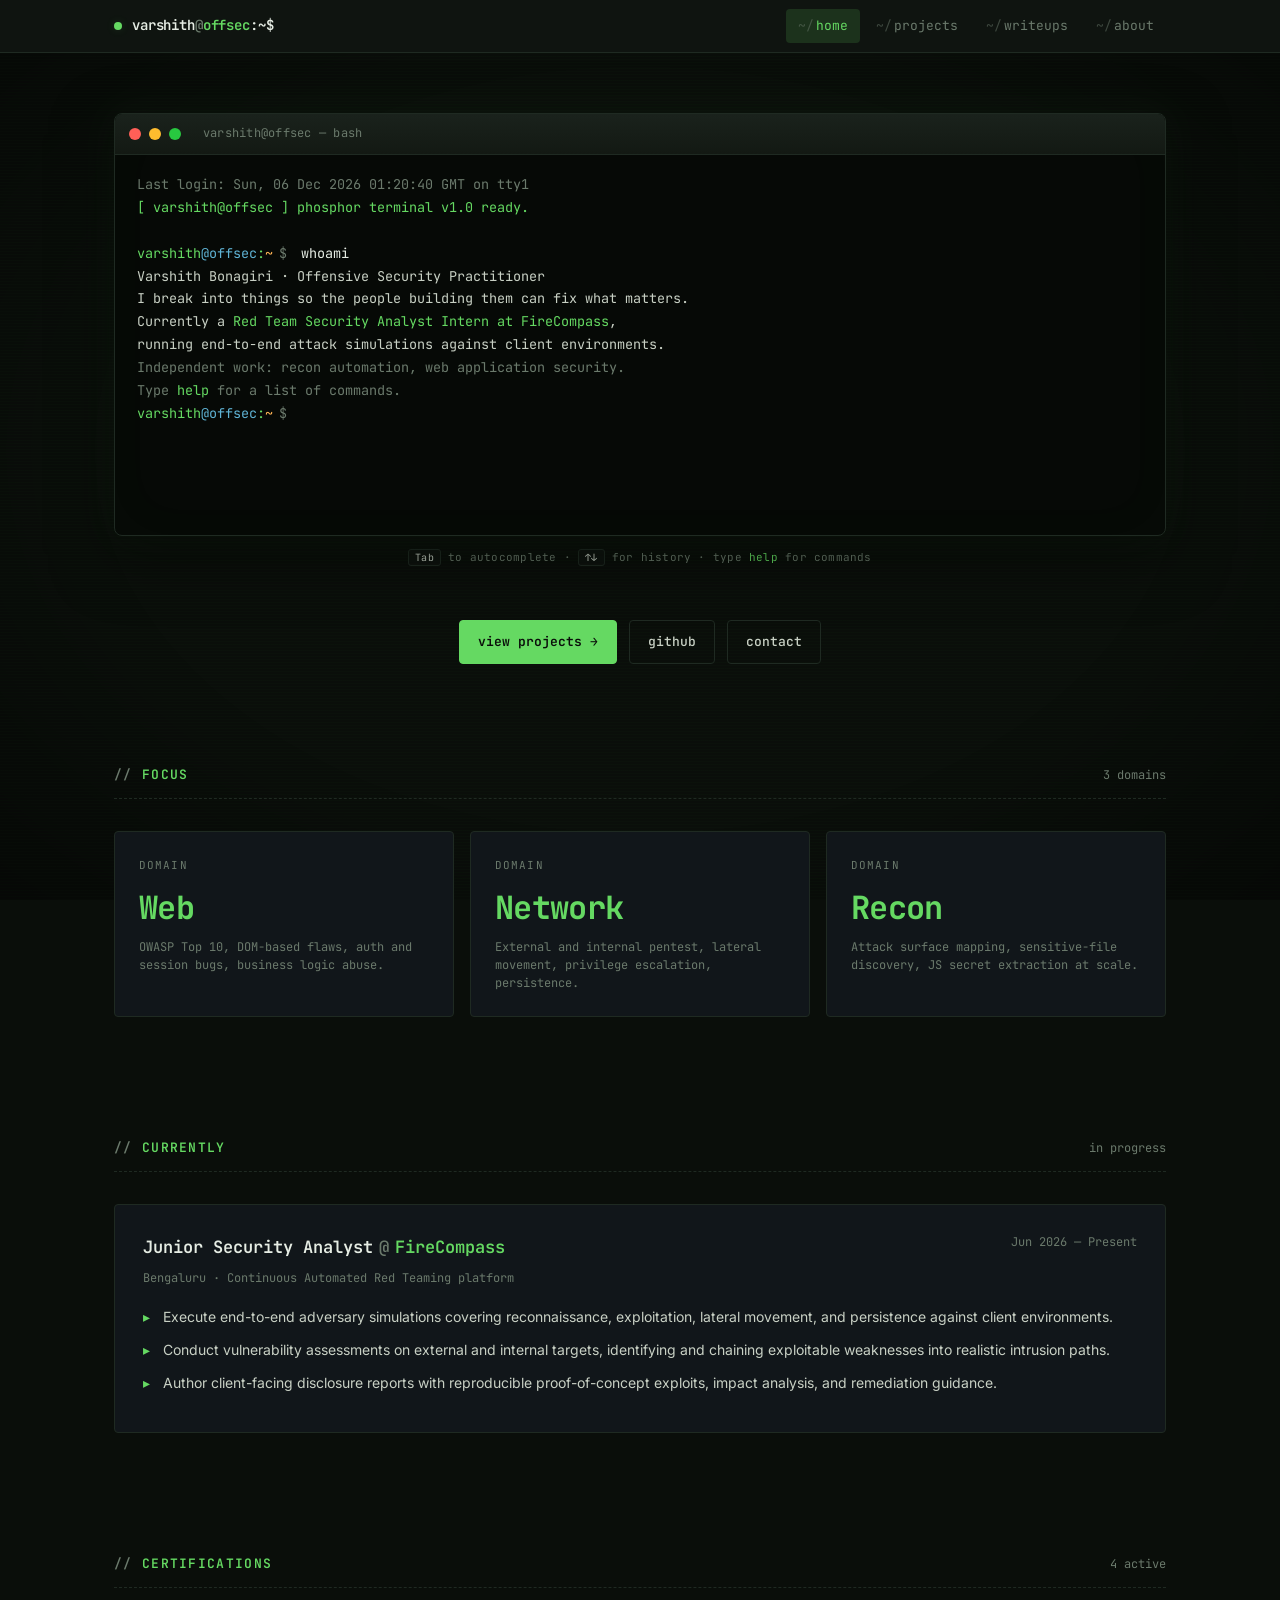
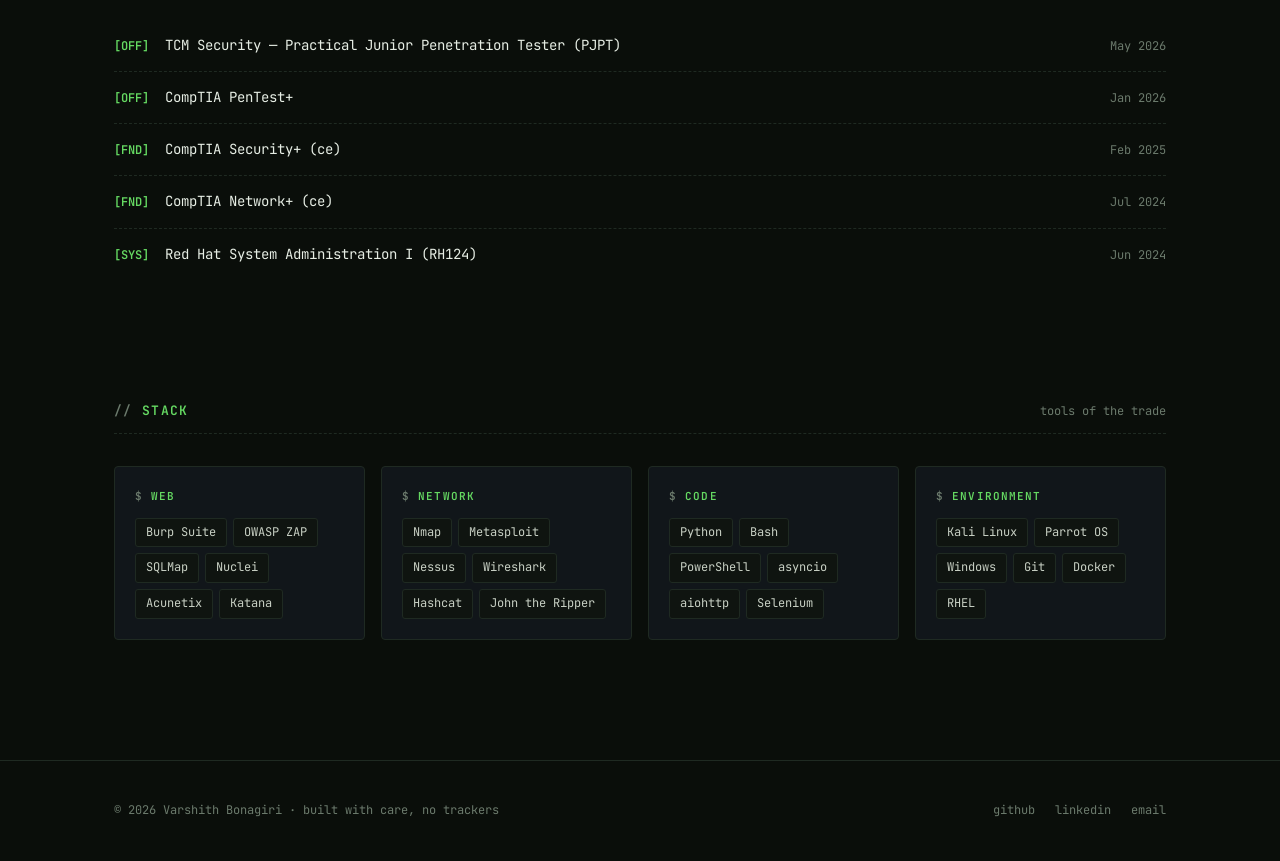
==== commit 41d7d516: "update: intern to junior security analyst FTE" ====
--- a/index.html
+++ b/index.html
@@ -4,7 +4,7 @@
   <meta charset="UTF-8">
   <meta name="viewport" content="width=device-width, initial-scale=1.0">
   <title>Varshith Bonagiri — Offensive Security</title>
-  <meta name="description" content="Varshith Bonagiri — Penetration tester and offensive security engineer. Red team intern at FireCompass. Author of Mega-Finder.">
+  <meta name="description" content="Varshith Bonagiri — Penetration tester and offensive security engineer. Junior Security Analyst at FireCompass. Author of Mega-Finder and Subdomain Hunter.">
   <meta name="theme-color" content="#0a0e0a">
   <link rel="preconnect" href="https://fonts.googleapis.com">
   <link rel="preconnect" href="https://fonts.gstatic.com" crossorigin>
@@ -89,10 +89,10 @@
     </div>
     <div class="experience-block">
       <div class="exp-header">
-        <h3 class="exp-role">Red Team Security Analyst Intern<span class="at">@</span><span class="company">FireCompass</span></h3>
-        <span class="exp-period">Jun 2025 — Present</span>
+        <h3 class="exp-role">Junior Security Analyst<span class="at">@</span><span class="company">FireCompass</span></h3>
+        <span class="exp-period">Jun 2026 — Present</span>
       </div>
-      <div class="exp-location">Remote &middot; Continuous Automated Red Teaming platform</div>
+      <div class="exp-location">Bengaluru &middot; Continuous Automated Red Teaming platform</div>
       <ul class="exp-list">
         <li>Execute end-to-end adversary simulations covering reconnaissance, exploitation, lateral movement, and persistence against client environments.</li>
         <li>Conduct vulnerability assessments on external and internal targets, identifying and chaining exploitable weaknesses into realistic intrusion paths.</li>
